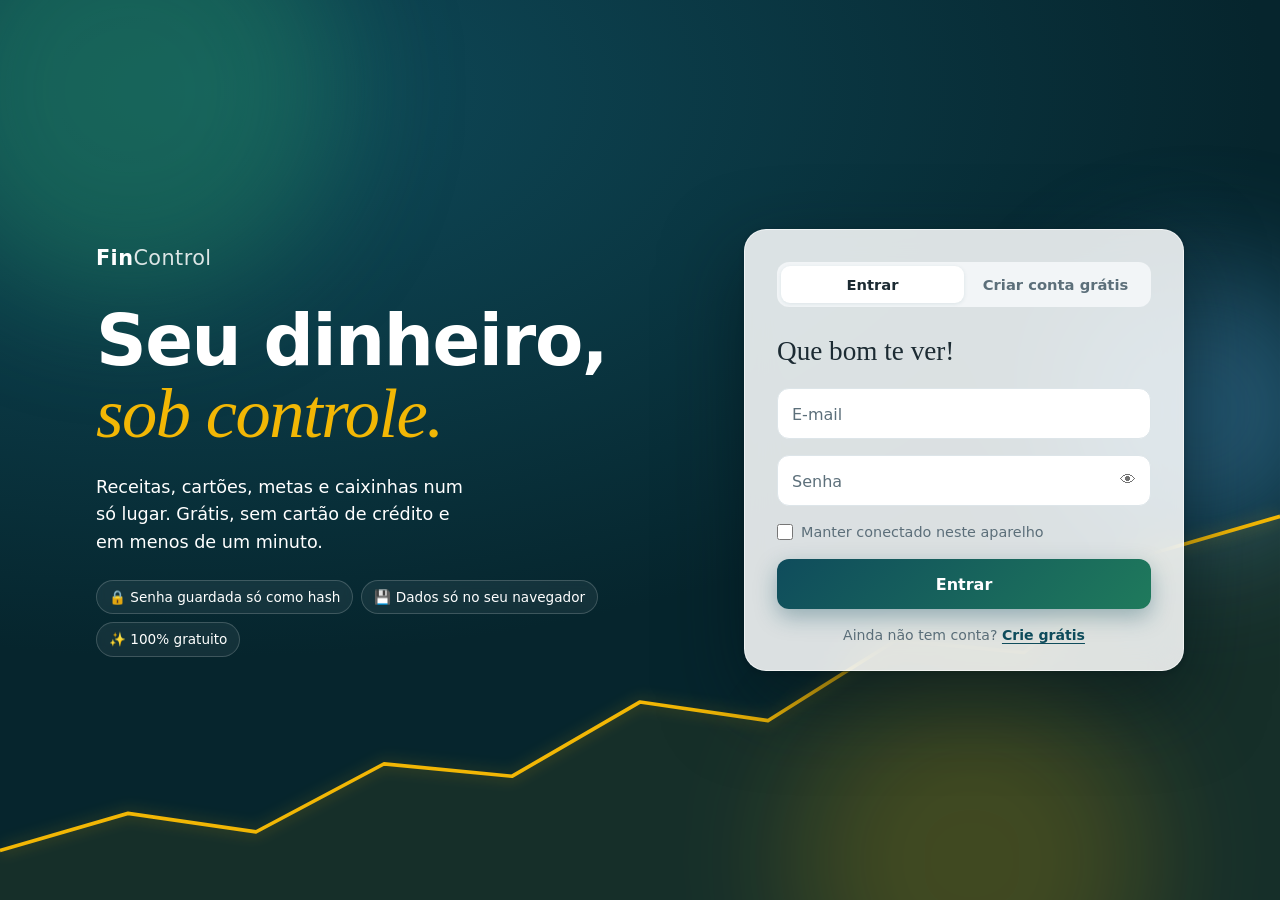
==== login.html @ b6d09862 "feat: tela de login com contas locais, dados isolados por conta e CSP - login.html/login.js/login.cs" ====
<!doctype html>
<html lang="pt-BR" data-publica>
  <head>
    <meta charset="UTF-8" />
    <meta name="viewport" content="width=device-width, initial-scale=1.0" />
    <title>FinControl — Entrar</title>
    <meta http-equiv="Content-Security-Policy"
          content="default-src 'self'; script-src 'self'; style-src 'self' 'unsafe-inline'; img-src 'self' data:; connect-src 'self'; object-src 'none'; base-uri 'none'; form-action 'self'" />
    <meta name="referrer" content="no-referrer" />
    <script src="js/auth.js"></script>
    <script src="js/tema.js"></script>
    <link rel="stylesheet" href="css/reset.css" />
    <link rel="stylesheet" href="css/variaveis.css" />
    <link rel="stylesheet" href="css/login.css" />
  </head>
  <body class="login">
    <!-- Cenário animado (decorativo) -->
    <div class="cena" aria-hidden="true">
      <span class="cena__orbe cena__orbe--1"></span>
      <span class="cena__orbe cena__orbe--2"></span>
      <span class="cena__orbe cena__orbe--3"></span>

      <svg class="cena__grafico" viewBox="0 0 1200 400" preserveAspectRatio="none">
        <path class="cena__area" d="M0 360 L120 330 L240 345 L360 290 L480 300 L600 240 L720 255 L840 190 L960 200 L1080 120 L1200 90 L1200 400 L0 400 Z" />
        <path class="cena__linha" pathLength="1" d="M0 360 L120 330 L240 345 L360 290 L480 300 L600 240 L720 255 L840 190 L960 200 L1080 120 L1200 90" />
      </svg>

      <div class="cena__moedas">
        <span>R$</span><span>R$</span><span>R$</span><span>R$</span><span>R$</span>
        <span>R$</span><span>R$</span><span>R$</span><span>R$</span><span>R$</span>
      </div>
    </div>

    <main class="login__palco">
      <section class="login__chamada" aria-labelledby="chamada-titulo">
        <p class="login__marca">Fin<span>Control</span></p>
        <h1 id="chamada-titulo">Seu dinheiro,<br /><em>sob controle.</em></h1>
        <p class="login__subtitulo">
          Receitas, cartões, metas e caixinhas num só lugar.
          Grátis, sem cartão de crédito e em menos de um minuto.
        </p>
        <ul class="login__selos">
          <li>🔒 Senha guardada só como hash</li>
          <li>💾 Dados só no seu navegador</li>
          <li>✨ 100% gratuito</li>
        </ul>
      </section>

      <section class="cartao-login" id="cartao-login" aria-label="Acesso à conta">
        <div class="abas" role="tablist" aria-label="Entrar ou criar conta">
          <button type="button" role="tab" id="aba-entrar" class="abas__aba"
                  aria-selected="true" aria-controls="painel-entrar">Entrar</button>
          <button type="button" role="tab" id="aba-criar" class="abas__aba"
                  aria-selected="false" aria-controls="painel-criar" tabindex="-1">Criar conta grátis</button>
          <span class="abas__indicador" aria-hidden="true"></span>
        </div>

        <div class="paineis">
          <!-- Entrar -->
          <form id="painel-entrar" class="painel-login" role="tabpanel"
                aria-labelledby="aba-entrar" novalidate>
            <h2 class="painel-login__titulo">Que bom te ver!</h2>

            <div class="campo-login">
              <input type="email" id="entrar-email" name="email" placeholder=" "
                     autocomplete="username" maxlength="254" required />
              <label for="entrar-email">E-mail</label>
            </div>

            <div class="campo-login">
              <input type="password" id="entrar-senha" name="senha" placeholder=" "
                     autocomplete="current-password" maxlength="128" required />
              <label for="entrar-senha">Senha</label>
              <button type="button" class="campo-login__olho" data-alternar="entrar-senha"
                      aria-label="Mostrar senha" aria-pressed="false">👁</button>
            </div>

            <label class="lembrar">
              <input type="checkbox" id="entrar-lembrar" /> Manter conectado neste aparelho
            </label>

            <p class="mensagem-login" id="entrar-mensagem" role="alert"></p>

            <button type="submit" class="botao-login">
              <span class="botao-login__texto">Entrar</span>
              <span class="botao-login__giro" aria-hidden="true"></span>
            </button>

            <p class="painel-login__troca">
              Ainda não tem conta? <button type="button" class="link-login" data-ir="criar">Crie grátis</button>
            </p>
          </form>

          <!-- Criar conta -->
          <form id="painel-criar" class="painel-login" role="tabpanel"
                aria-labelledby="aba-criar" novalidate hidden>
            <h2 class="painel-login__titulo">Comece em 30 segundos</h2>

            <div class="campo-login">
              <input type="text" id="criar-nome" name="nome" placeholder=" "
                     autocomplete="given-name" maxlength="40" required />
              <label for="criar-nome">Como podemos te chamar?</label>
            </div>

            <div class="campo-login">
              <input type="email" id="criar-email" name="email" placeholder=" "
                     autocomplete="username" maxlength="254" required />
              <label for="criar-email">E-mail</label>
            </div>

            <div class="campo-login">
              <input type="password" id="criar-senha" name="senha" placeholder=" "
                     autocomplete="new-password" minlength="8" maxlength="128" required
                     aria-describedby="forca-texto" />
              <label for="criar-senha">Senha (mín. 8 caracteres)</label>
              <button type="button" class="campo-login__olho" data-alternar="criar-senha"
                      aria-label="Mostrar senha" aria-pressed="false">👁</button>
            </div>

            <div class="forca" data-nivel="0">
              <span class="forca__barra"><span class="forca__preenchida"></span></span>
              <span class="forca__texto" id="forca-texto">Use letras, números e símbolos</span>
            </div>

            <label class="lembrar">
              <input type="checkbox" id="criar-lembrar" /> Manter conectado neste aparelho
            </label>

            <p class="mensagem-login" id="criar-mensagem" role="alert"></p>

            <button type="submit" class="botao-login">
              <span class="botao-login__texto">Criar minha conta</span>
              <span class="botao-login__giro" aria-hidden="true"></span>
            </button>

            <p class="painel-login__nota">
              Só nome, e-mail e senha. Sem cartão, sem telefone, sem pegadinha.
            </p>
          </form>
        </div>

        <!-- Sucesso: aparece por um instante antes de ir ao Dashboard -->
        <div class="sucesso-login" aria-hidden="true">
          <svg viewBox="0 0 52 52" class="sucesso-login__check">
            <circle cx="26" cy="26" r="24" pathLength="1" />
            <path d="M15 27l7 7 15-15" pathLength="1" />
          </svg>
          <p id="sucesso-texto">Tudo certo!</p>
        </div>
      </section>
    </main>

    <script src="js/login.js"></script>
  </body>
</html>
---- css/variaveis.css ----
/* =========================================================
   FinControl — Design Tokens
   Paleta: verde-petróleo profundo (confiança/finanças),
   fundo claro neutro frio e semânticas de receita/despesa.
   ========================================================= */
:root {
  /* Cores base */
  --cor-primaria: #0f4c5c;        /* verde-petróleo — identidade do app */
  --cor-primaria-escura: #0a3641;  /* hover e detalhes da sidebar */
  --cor-fundo: #f2f5f7;           /* cinza-azulado bem claro */
  --cor-superficie: #ffffff;      /* cards e painéis */
  --cor-texto: #1c2b33;
  --cor-texto-suave: #5c6f7a;
  --cor-borda: #dde5e9;

  /* Semânticas */
  --cor-receita: #1f7a5c;         /* verde receita */
  --cor-despesa: #b3403f;         /* vermelho despesa */
  --cor-alerta: #c98a1b;          /* âmbar — orçamento perto do limite */
  --cor-receita-escura: #16604a;  /* hover de botões verdes */
  --cor-despesa-escura: #8f3332;  /* hover de botões vermelhos */
  --cor-investimento: #3d7ea6;    /* azul — caixinhas CDI */

  /* Semáforo do dashboard: borda viva, texto escurecido para contraste */
  --semaforo-verde: #2e9e4f;
  --semaforo-amarelo: #f2b705;
  --semaforo-vermelho: #d93a3a;
  --semaforo-verde-texto: #1f7a3a;
  --semaforo-amarelo-texto: #8a6400;
  --semaforo-vermelho-texto: #b02a2a;

  /* Sidebar: larguras aberta/recolhida */
  --sidebar-largura: 230px;
  --sidebar-largura-recolhida: 72px;

  /* Sidebar: item selecionado */
  --sidebar-ativo-fundo: #ffffff;
  --sidebar-ativo-texto: #0f4c5c;
  --sidebar-destaque: #f2b705;

  /* Tipografia */
  --fonte-corpo: "Segoe UI", system-ui, -apple-system, sans-serif;
  --fonte-titulo: "Segoe UI Semibold", system-ui, sans-serif;

  /* Espaçamentos */
  --esp-1: 0.5rem;   /*  8px */
  --esp-2: 1rem;     /* 16px */
  --esp-3: 1.5rem;   /* 24px */
  --esp-4: 2rem;     /* 32px */

  /* Campos de formulário: cor e anel de foco */
  --cor-foco: #0f4c5c;
  --anel-foco: rgba(15, 76, 92, 0.18);

  /* Movimento — curto e suave, para não distrair */
  --duracao: 0.2s;
  --curva: cubic-bezier(0.2, 0.8, 0.2, 1);

  /* Outros */
  --raio: 10px;
  --sombra: 0 1px 4px rgba(15, 76, 92, 0.10);

  /* Calendário, setas do select e barras de rolagem nativas no tema claro */
  color-scheme: light;
}

/* =========================================================
   Tema escuro — ativado via <html data-tema="escuro">
   Só as variáveis mudam; nenhum componente precisa saber
   qual tema está ativo. Esse é o poder das custom properties!
   ========================================================= */
:root[data-tema="escuro"] {
  --cor-primaria: #14606f;
  --cor-primaria-escura: #0a3641;
  --cor-fundo: #121a20;
  --cor-superficie: #1c2830;
  --cor-texto: #e4ebef;
  --cor-texto-suave: #93a6b0;
  --cor-borda: #2c3a44;

  --cor-receita: #3aa583;
  --cor-despesa: #d16a69;
  --cor-alerta: #dfa63f;
  --cor-receita-escura: #2b8467;
  --cor-despesa-escura: #b04f4e;
  --cor-investimento: #5b9cc4;

  --semaforo-verde: #3fbf66;
  --semaforo-amarelo: #f5c542;
  --semaforo-vermelho: #ef5f5f;
  --semaforo-verde-texto: #5fd383;
  --semaforo-amarelo-texto: #f5c542;
  --semaforo-vermelho-texto: #f07a7a;

  --sidebar-ativo-fundo: #e4ebef;
  --sidebar-ativo-texto: #0a3641;
  --sidebar-destaque: #f5c542;

  /* O verde-petróleo some no fundo escuro: foco usa um tom mais claro */
  --cor-foco: #5fb8c9;
  --anel-foco: rgba(95, 184, 201, 0.25);

  --sombra: 0 1px 4px rgba(0, 0, 0, 0.35);

  /* Faz o navegador desenhar calendário, setas e rolagem no modo escuro */
  color-scheme: dark;
}
---- css/login.css ----
/* =========================================================
   login.css — tela de login/cadastro (login.html)
   Cenário: fundo verde-petróleo profundo com um gráfico de alta
   que se desenha sozinho, moedas subindo e orbes de luz. O cartão
   usa as cores do tema (claro/escuro) por cima do cenário.
   ========================================================= */

:root {
  --login-fundo-1: #06252d;
  --login-fundo-2: #0f4c5c;
  --login-ouro: #f2b705;
  --login-ouro-suave: rgba(242, 183, 5, 0.35);
  --login-vidro: rgba(255, 255, 255, 0.86);
  --login-vidro-borda: rgba(255, 255, 255, 0.6);
  --login-sombra: 0 30px 80px rgba(3, 20, 26, 0.55), 0 2px 6px rgba(3, 20, 26, 0.25);
  --login-fonte-destaque: Georgia, "Times New Roman", serif;
  --login-entrada: cubic-bezier(0.16, 1, 0.3, 1);
}

:root[data-tema="escuro"] {
  --login-vidro: rgba(22, 34, 41, 0.86);
  --login-vidro-borda: rgba(255, 255, 255, 0.08);
}

body.login {
  min-height: 100vh;
  overflow-x: hidden;
  background: radial-gradient(120% 90% at 15% 10%, var(--login-fundo-2), var(--login-fundo-1) 70%);
  color: var(--cor-texto);
  font-family: var(--fonte-corpo);
}

/* ---------- Cenário animado ---------- */
.cena {
  position: fixed;
  inset: 0;
  overflow: hidden;
  pointer-events: none;
}

.cena__orbe {
  position: absolute;
  border-radius: 50%;
  filter: blur(60px);
  opacity: 0.55;
  animation: orbe-flutuar 22s ease-in-out infinite alternate;
}

.cena__orbe--1 {
  width: 420px; height: 420px;
  top: -120px; left: -80px;
  background: #1f7a5c;
}

.cena__orbe--2 {
  width: 360px; height: 360px;
  bottom: -140px; right: 10%;
  background: var(--login-ouro-suave);
  animation-duration: 26s;
  animation-delay: -6s;
}

.cena__orbe--3 {
  width: 280px; height: 280px;
  top: 30%; right: -60px;
  background: #3d7ea6;
  animation-duration: 18s;
  animation-delay: -10s;
}

@keyframes orbe-flutuar {
  from { transform: translate(0, 0) scale(1); }
  to   { transform: translate(60px, 40px) scale(1.15); }
}

/* Gráfico de alta que se desenha ao abrir a página */
.cena__grafico {
  position: absolute;
  left: 0; right: 0; bottom: 0;
  width: 100%;
  height: 55vh;
}

.cena__linha {
  fill: none;
  stroke: var(--login-ouro);
  stroke-width: 3;
  stroke-linejoin: round;
  stroke-dasharray: 1;
  stroke-dashoffset: 1;
  filter: drop-shadow(0 0 6px var(--login-ouro-suave));
  animation: linha-desenhar 2.6s 0.3s var(--login-entrada) forwards;
}

.cena__area {
  fill: rgba(242, 183, 5, 0.07);
  opacity: 0;
  animation: surgir 1.4s 1.8s ease forwards;
}

@keyframes linha-desenhar {
  to { stroke-dashoffset: 0; }
}

@keyframes surgir {
  to { opacity: 1; }
}

/* Moedas "R$" subindo devagar, cada uma num ritmo */
.cena__moedas span {
  position: absolute;
  bottom: -60px;
  display: grid;
  place-items: center;
  width: 38px; height: 38px;
  border-radius: 50%;
  border: 2px solid rgba(242, 183, 5, 0.55);
  background: radial-gradient(circle at 35% 30%, rgba(255, 220, 120, 0.35), rgba(242, 183, 5, 0.08));
  color: rgba(255, 226, 140, 0.85);
  font: 700 0.7rem/1 var(--fonte-corpo);
  opacity: 0;
  animation: moeda-subir 14s linear infinite;
}

.cena__moedas span:nth-child(1)  { left: 6%;  animation-delay: 0s;   }
.cena__moedas span:nth-child(2)  { left: 16%; animation-delay: -9s;  animation-duration: 18s; }
.cena__moedas span:nth-child(3)  { left: 27%; animation-delay: -4s;  animation-duration: 16s; }
.cena__moedas span:nth-child(4)  { left: 38%; animation-delay: -12s; animation-duration: 20s; }
.cena__moedas span:nth-child(5)  { left: 49%; animation-delay: -2s;  animation-duration: 15s; }
.cena__moedas span:nth-child(6)  { left: 60%; animation-delay: -7s;  animation-duration: 19s; }
.cena__moedas span:nth-child(7)  { left: 71%; animation-delay: -15s; animation-duration: 17s; }
.cena__moedas span:nth-child(8)  { left: 80%; animation-delay: -5s;  animation-duration: 21s; }
.cena__moedas span:nth-child(9)  { left: 89%; animation-delay: -11s; animation-duration: 16s; }
.cena__moedas span:nth-child(10) { left: 95%; animation-delay: -1s;  animation-duration: 23s; }

@keyframes moeda-subir {
  0%   { transform: translateY(0) rotateY(0deg); opacity: 0; }
  10%  { opacity: 0.9; }
  80%  { opacity: 0.6; }
  100% { transform: translateY(-115vh) rotateY(720deg); opacity: 0; }
}

/* ---------- Palco: chamada + cartão ---------- */
.login__palco {
  position: relative;
  z-index: 1;
  min-height: 100vh;
  display: grid;
  grid-template-columns: minmax(0, 1.1fr) minmax(0, 440px);
  align-items: center;
  gap: clamp(2rem, 6vw, 6rem);
  max-width: 1120px;
  margin-inline: auto;
  padding: clamp(1.5rem, 5vw, 4rem) 16px;
}

.login__chamada {
  color: #ffffff;
}

.login__chamada > * {
  opacity: 0;
  animation: subir-surgir 0.8s var(--login-entrada) forwards;
}

.login__chamada > :nth-child(2) { animation-delay: 0.12s; }
.login__chamada > :nth-child(3) { animation-delay: 0.24s; }
.login__chamada > :nth-child(4) { animation-delay: 0.36s; }

.login__marca {
  font-size: 1.3rem;
  font-weight: 700;
  letter-spacing: 0.02em;
  margin-bottom: var(--esp-4);
}

.login__marca span {
  font-weight: 300;
  opacity: 0.85;
}

.login__chamada h1 {
  font-size: clamp(2.4rem, 1.4rem + 4vw, 4.4rem);
  line-height: 1.02;
  letter-spacing: -0.02em;
  margin-bottom: var(--esp-3);
}

.login__chamada h1 em {
  font-family: var(--login-fonte-destaque);
  font-weight: 400;
  color: var(--login-ouro);
}

.login__subtitulo {
  max-width: 34ch;
  font-size: 1.1rem;
  line-height: 1.55;
  opacity: 0.85;
  margin-bottom: var(--esp-3);
}

.login__selos {
  display: flex;
  flex-wrap: wrap;
  gap: var(--esp-1);
}

.login__selos li {
  padding: 6px 12px;
  border: 1px solid rgba(255, 255, 255, 0.18);
  border-radius: 999px;
  background: rgba(255, 255, 255, 0.06);
  font-size: 0.85rem;
  backdrop-filter: blur(4px);
}

@keyframes subir-surgir {
  from { opacity: 0; transform: translateY(18px); }
  to   { opacity: 1; transform: translateY(0); }
}

/* ---------- Cartão ---------- */
.cartao-login {
  position: relative;
  overflow: hidden;
  padding: var(--esp-4) var(--esp-4) var(--esp-3);
  border: 1px solid var(--login-vidro-borda);
  border-radius: 22px;
  background: var(--login-vidro);
  box-shadow: var(--login-sombra);
  backdrop-filter: blur(18px) saturate(1.2);
  opacity: 0;
  animation: cartao-entrar 0.9s 0.25s var(--login-entrada) forwards;
}

@keyframes cartao-entrar {
  from { opacity: 0; transform: translateY(32px) scale(0.96); }
  to   { opacity: 1; transform: translateY(0) scale(1); }
}

.cartao-login.tremer {
  animation: tremer 0.45s ease;
  opacity: 1;
}

@keyframes tremer {
  0%, 100% { transform: translateX(0); }
  20% { transform: translateX(-10px); }
  40% { transform: translateX(8px); }
  60% { transform: translateX(-6px); }
  80% { transform: translateX(4px); }
}

/* ---------- Abas ---------- */
.abas {
  position: relative;
  display: grid;
  grid-template-columns: 1fr 1fr;
  padding: 4px;
  margin-bottom: var(--esp-3);
  border-radius: 12px;
  background: var(--cor-fundo);
}

.abas__aba {
  position: relative;
  z-index: 1;
  padding: 10px 8px;
  border: 0;
  border-radius: 9px;
  background: transparent;
  color: var(--cor-texto-suave);
  font: 600 0.92rem var(--fonte-corpo);
  cursor: pointer;
  transition: color var(--duracao) var(--curva);
}

.abas__aba[aria-selected="true"] {
  color: var(--cor-texto);
}

.abas__aba:focus-visible {
  outline: 2px solid var(--cor-foco);
  outline-offset: 2px;
}

.abas__indicador {
  position: absolute;
  top: 4px; bottom: 4px; left: 4px;
  width: calc(50% - 4px);
  border-radius: 9px;
  background: var(--cor-superficie);
  box-shadow: var(--sombra);
  transition: transform 0.4s var(--login-entrada);
}

.cartao-login[data-aba="criar"] .abas__indicador {
  transform: translateX(100%);
}

/* ---------- Painéis (formulários) ---------- */
.painel-login {
  display: grid;
  gap: var(--esp-2);
}

.painel-login[hidden] {
  display: none;
}

.painel-login.entrando-direita { animation: painel-direita 0.45s var(--login-entrada); }
.painel-login.entrando-esquerda { animation: painel-esquerda 0.45s var(--login-entrada); }

@keyframes painel-direita {
  from { opacity: 0; transform: translateX(28px); }
  to   { opacity: 1; transform: translateX(0); }
}

@keyframes painel-esquerda {
  from { opacity: 0; transform: translateX(-28px); }
  to   { opacity: 1; transform: translateX(0); }
}

.painel-login__titulo {
  font-family: var(--login-fonte-destaque);
  font-weight: 400;
  font-size: 1.7rem;
  color: var(--cor-texto);
}

/* Campo com rótulo flutuante */
.campo-login {
  position: relative;
}

.campo-login input {
  width: 100%;
  padding: 22px 44px 8px 14px;
  border: 1.5px solid var(--cor-borda);
  border-radius: 12px;
  background: var(--cor-superficie);
  color: var(--cor-texto);
  font: 1rem var(--fonte-corpo);
  transition:
    border-color var(--duracao) var(--curva),
    box-shadow var(--duracao) var(--curva);
}

.campo-login input:focus {
  outline: none;
  border-color: var(--cor-foco);
  box-shadow: 0 0 0 4px var(--anel-foco);
}

.campo-login input[aria-invalid="true"] {
  border-color: var(--cor-despesa);
}

.campo-login label {
  position: absolute;
  left: 15px;
  top: 15px;
  color: var(--cor-texto-suave);
  pointer-events: none;
  transform-origin: left top;
  transition: transform 0.25s var(--login-entrada), color var(--duracao) var(--curva);
}

/* Sobe e encolhe quando o campo tem foco ou valor */
.campo-login input:focus + label,
.campo-login input:not(:placeholder-shown) + label {
  transform: translateY(-9px) scale(0.78);
  color: var(--cor-foco);
}

.campo-login__olho {
  position: absolute;
  right: 6px;
  top: 50%;
  transform: translateY(-50%);
  width: 34px; height: 34px;
  border: 0;
  border-radius: 8px;
  background: transparent;
  cursor: pointer;
  opacity: 0.55;
  transition: opacity var(--duracao) var(--curva), background-color var(--duracao) var(--curva);
}

.campo-login__olho:hover,
.campo-login__olho[aria-pressed="true"] {
  opacity: 1;
  background: var(--cor-fundo);
}

.campo-login__olho:focus-visible {
  outline: 2px solid var(--cor-foco);
}

/* Força da senha */
.forca {
  display: grid;
  gap: 6px;
  margin-top: -6px;
}

.forca__barra {
  height: 5px;
  border-radius: 3px;
  background: var(--cor-borda);
  overflow: hidden;
}

.forca__preenchida {
  display: block;
  height: 100%;
  width: 100%;
  border-radius: inherit;
  background: var(--cor-despesa);
  transform: scaleX(0);
  transform-origin: left;
  transition: transform 0.35s var(--login-entrada), background-color 0.35s ease;
}

.forca[data-nivel="1"] .forca__preenchida { transform: scaleX(0.25); background: var(--cor-despesa); }
.forca[data-nivel="2"] .forca__preenchida { transform: scaleX(0.5);  background: var(--cor-alerta); }
.forca[data-nivel="3"] .forca__preenchida { transform: scaleX(0.75); background: var(--cor-receita); }
.forca[data-nivel="4"] .forca__preenchida { transform: scaleX(1);    background: var(--cor-receita); }

.forca__texto {
  font-size: 0.8rem;
  color: var(--cor-texto-suave);
}

.lembrar {
  display: flex;
  align-items: center;
  gap: 8px;
  font-size: 0.9rem;
  color: var(--cor-texto-suave);
  cursor: pointer;
}

.lembrar input {
  width: 16px; height: 16px;
  accent-color: var(--cor-primaria);
}

.mensagem-login {
  font-size: 0.9rem;
  color: var(--cor-despesa);
}

.mensagem-login:empty {
  display: none; /* não deixa buraco quando não há erro */
}

/* Botão principal com brilho que passa no hover */
.botao-login {
  position: relative;
  overflow: hidden;
  display: grid;
  place-items: center;
  padding: 14px;
  border: 0;
  border-radius: 12px;
  background: linear-gradient(135deg, var(--cor-primaria), #1f7a5c);
  color: #ffffff;
  font: 700 1rem var(--fonte-corpo);
  cursor: pointer;
  box-shadow: 0 8px 22px rgba(15, 76, 92, 0.35);
  transition: transform var(--duracao) var(--curva), box-shadow var(--duracao) var(--curva);
}

.botao-login::after {
  content: "";
  position: absolute;
  inset: 0;
  background: linear-gradient(110deg, transparent 30%, rgba(255, 255, 255, 0.28) 50%, transparent 70%);
  transform: translateX(-100%);
  transition: transform 0.7s ease;
}

.botao-login:hover {
  transform: translateY(-2px);
  box-shadow: 0 12px 28px rgba(15, 76, 92, 0.45);
}

.botao-login:hover::after {
  transform: translateX(100%);
}

.botao-login:active {
  transform: translateY(0) scale(0.98);
}

.botao-login:focus-visible {
  outline: 3px solid var(--login-ouro);
  outline-offset: 3px;
}

.botao-login > * {
  grid-area: 1 / 1;
}

.botao-login__giro {
  width: 22px; height: 22px;
  border: 3px solid rgba(255, 255, 255, 0.35);
  border-top-color: #ffffff;
  border-radius: 50%;
  opacity: 0;
}

.botao-login.carregando {
  pointer-events: none;
}

.botao-login.carregando .botao-login__texto {
  opacity: 0;
}

.botao-login.carregando .botao-login__giro {
  opacity: 1;
  animation: girar 0.8s linear infinite;
}

@keyframes girar {
  to { transform: rotate(360deg); }
}

.painel-login__troca,
.painel-login__nota {
  text-align: center;
  font-size: 0.88rem;
  color: var(--cor-texto-suave);
}

.link-login {
  border: 0;
  background: none;
  padding: 0;
  color: var(--cor-foco);
  font: inherit;
  font-weight: 700;
  cursor: pointer;
  text-decoration: underline;
  text-underline-offset: 3px;
}

/* ---------- Sucesso ---------- */
.sucesso-login {
  position: absolute;
  inset: 0;
  display: grid;
  place-content: center;
  justify-items: center;
  gap: var(--esp-2);
  background: var(--cor-superficie);
  color: var(--cor-texto);
  font: 600 1.3rem var(--login-fonte-destaque);
  opacity: 0;
  visibility: hidden;
  transition: opacity 0.35s ease, visibility 0.35s;
}

.sucesso-login__check {
  width: 84px; height: 84px;
  fill: none;
  stroke: var(--cor-receita);
  stroke-width: 3;
  stroke-linecap: round;
  stroke-linejoin: round;
}

.sucesso-login__check circle,
.sucesso-login__check path {
  stroke-dasharray: 1;
  stroke-dashoffset: 1;
}

.cartao-login.sucesso .sucesso-login {
  opacity: 1;
  visibility: visible;
}

.cartao-login.sucesso .sucesso-login__check circle {
  animation: linha-desenhar 0.6s 0.1s ease forwards;
}

.cartao-login.sucesso .sucesso-login__check path {
  animation: linha-desenhar 0.4s 0.55s ease forwards;
}

/* ---------- Responsivo ---------- */
@media (max-width: 860px) {
  .login__palco {
    grid-template-columns: 1fr;
    align-content: start;
    gap: var(--esp-3);
  }

  .login__marca { margin-bottom: var(--esp-2); }
  .login__subtitulo { margin-bottom: var(--esp-2); }
  .login__selos { display: none; }

  .cartao-login {
    padding: var(--esp-3) var(--esp-2) var(--esp-2);
  }
}

/* ---------- Menos movimento ---------- */
@media (prefers-reduced-motion: reduce) {
  .cena__orbe { animation: none; }
  .cena__moedas { display: none; }

  .cena__linha { animation: none; stroke-dashoffset: 0; }
  .cena__area { animation: none; opacity: 1; }

  .login__chamada > *,
  .cartao-login {
    animation: none;
    opacity: 1;
  }

  .cartao-login.tremer,
  .painel-login.entrando-direita,
  .painel-login.entrando-esquerda {
    animation: none;
  }

  .abas__indicador,
  .campo-login label,
  .forca__preenchida,
  .botao-login,
  .botao-login::after {
    transition: none;
  }

  .cartao-login.sucesso .sucesso-login__check circle,
  .cartao-login.sucesso .sucesso-login__check path {
    animation: none;
    stroke-dashoffset: 0;
  }
}
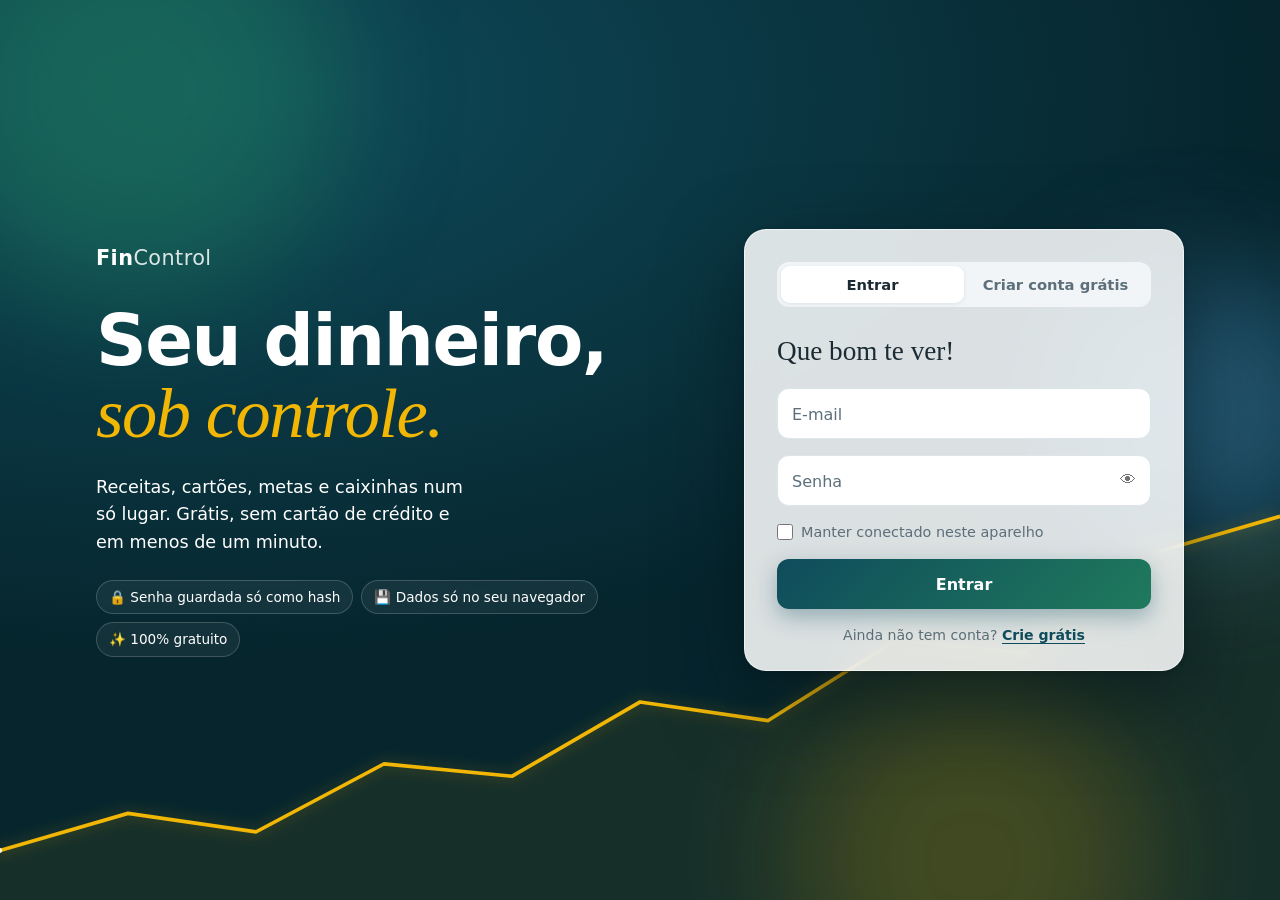
==== commit 104ee05b: "feat: grafico da tela de login animado continuamente Brilho percorrendo a linha, leve respiracao do " ====
--- a/login.html
+++ b/login.html
@@ -20,9 +20,10 @@
       <span class="cena__orbe cena__orbe--2"></span>
       <span class="cena__orbe cena__orbe--3"></span>
 
-      <svg class="cena__grafico" viewBox="0 0 1200 400" preserveAspectRatio="none">
+      <svg class="cena__grafico" viewBox="0 0 1200 400" preserveAspectRatio="none" aria-hidden="true" focusable="false">
         <path class="cena__area" d="M0 360 L120 330 L240 345 L360 290 L480 300 L600 240 L720 255 L840 190 L960 200 L1080 120 L1200 90 L1200 400 L0 400 Z" />
         <path class="cena__linha" pathLength="1" d="M0 360 L120 330 L240 345 L360 290 L480 300 L600 240 L720 255 L840 190 L960 200 L1080 120 L1200 90" />
+        <path class="cena__brilho" pathLength="1" d="M0 360 L120 330 L240 345 L360 290 L480 300 L600 240 L720 255 L840 190 L960 200 L1080 120 L1200 90" />
       </svg>
 
       <div class="cena__moedas">
--- a/css/login.css
+++ b/css/login.css
@@ -79,6 +79,9 @@
   left: 0; right: 0; bottom: 0;
   width: 100%;
   height: 55vh;
+  transform-origin: 50% 100%;
+  /* depois de desenhado, o gráfico "respira": sobe e desce de leve */
+  animation: grafico-respirar 7s 3s ease-in-out infinite alternate;
 }
 
 .cena__linha {
@@ -95,7 +98,37 @@
 .cena__area {
   fill: rgba(242, 183, 5, 0.07);
   opacity: 0;
-  animation: surgir 1.4s 1.8s ease forwards;
+  animation:
+    surgir 1.4s 1.8s ease forwards,
+    area-pulsar 5s 3.2s ease-in-out infinite alternate;
+}
+
+/* Brilho que percorre a linha sem parar, depois que ela termina de se desenhar */
+.cena__brilho {
+  fill: none;
+  stroke: #fff6d6;
+  stroke-width: 4;
+  stroke-linecap: round;
+  stroke-linejoin: round;
+  stroke-dasharray: 0.06 1;
+  stroke-dashoffset: 0.06;
+  filter: drop-shadow(0 0 8px var(--login-ouro));
+  animation: brilho-correr 4.5s 2.9s linear infinite both;
+}
+
+@keyframes grafico-respirar {
+  from { transform: scaleY(1); }
+  to   { transform: scaleY(1.05); }
+}
+
+@keyframes area-pulsar {
+  from { fill: rgba(242, 183, 5, 0.07); }
+  to   { fill: rgba(242, 183, 5, 0.14); }
+}
+
+@keyframes brilho-correr {
+  from { stroke-dashoffset: 0.06; }
+  to   { stroke-dashoffset: -1; }
 }
 
 @keyframes linha-desenhar {
@@ -616,6 +649,8 @@
 
   .cena__linha { animation: none; stroke-dashoffset: 0; }
   .cena__area { animation: none; opacity: 1; }
+  .cena__grafico { animation: none; }
+  .cena__brilho { display: none; }
 
   .login__chamada > *,
   .cartao-login {
